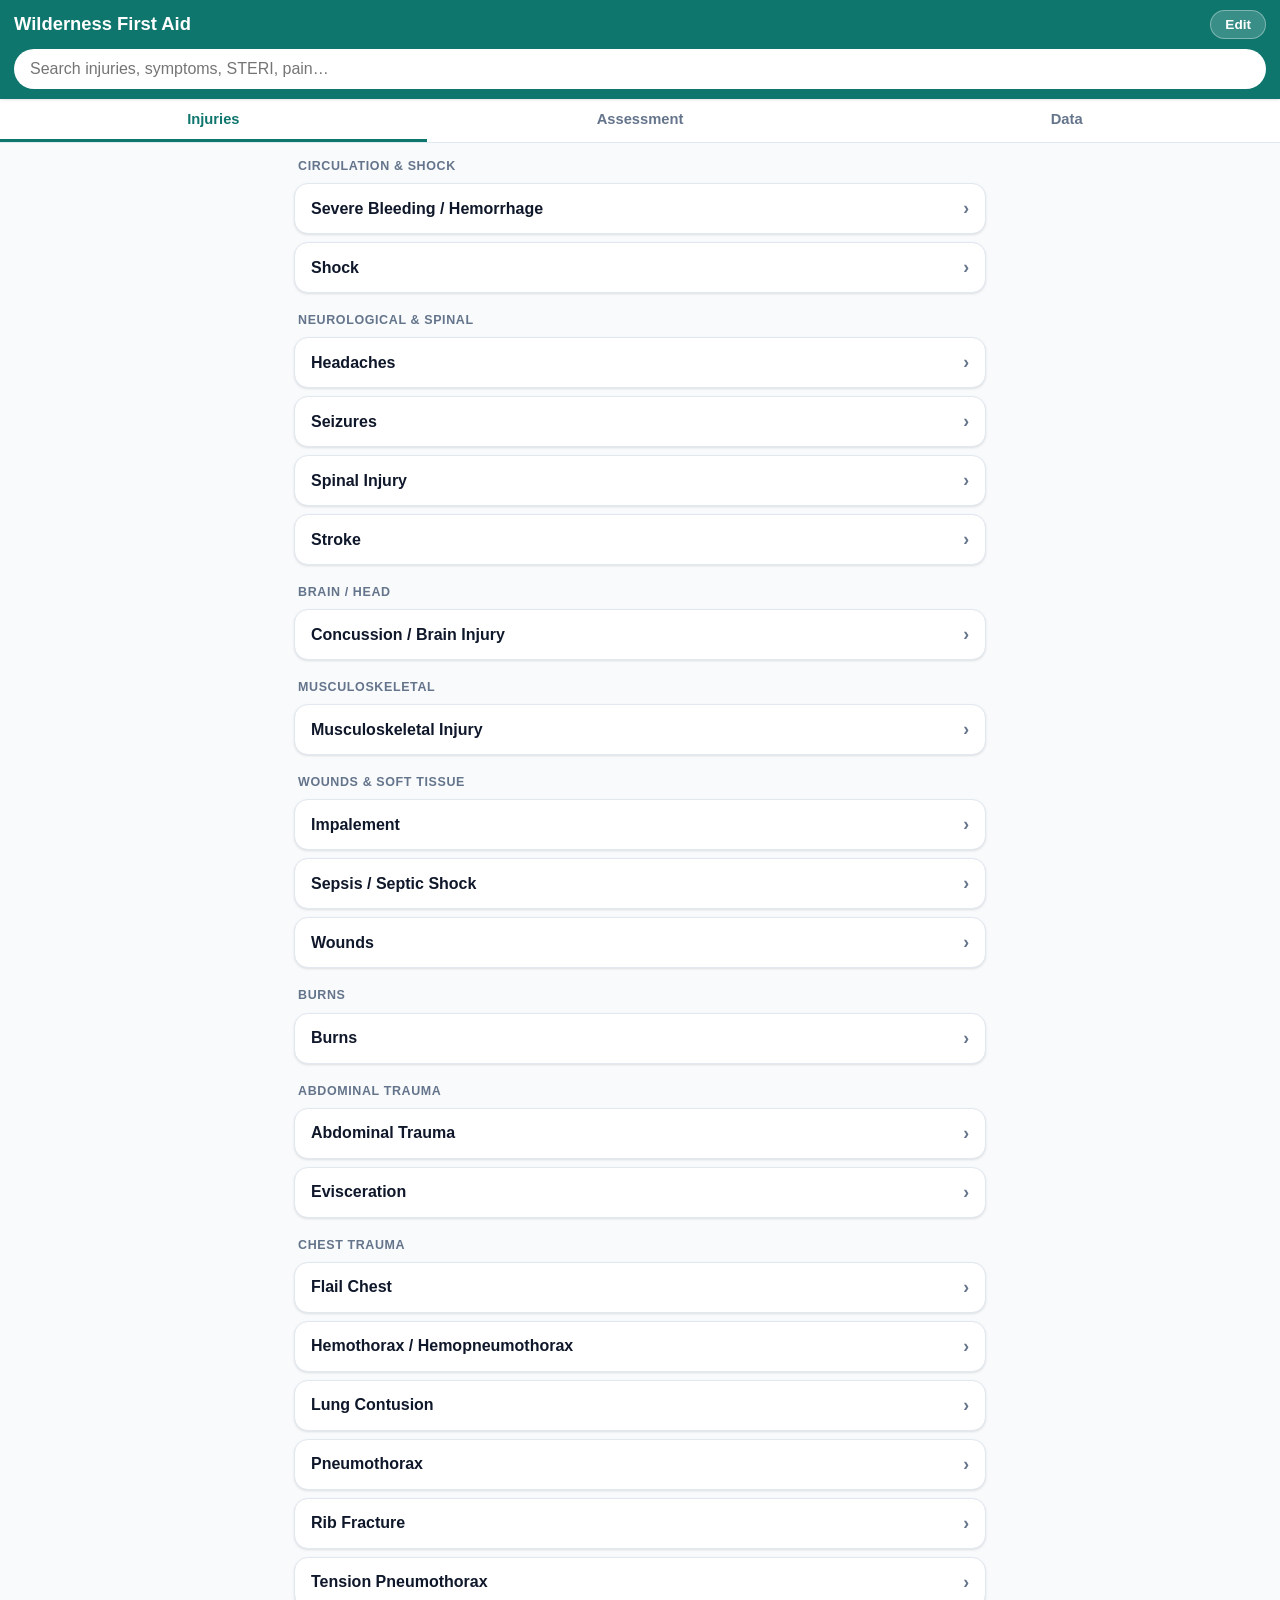
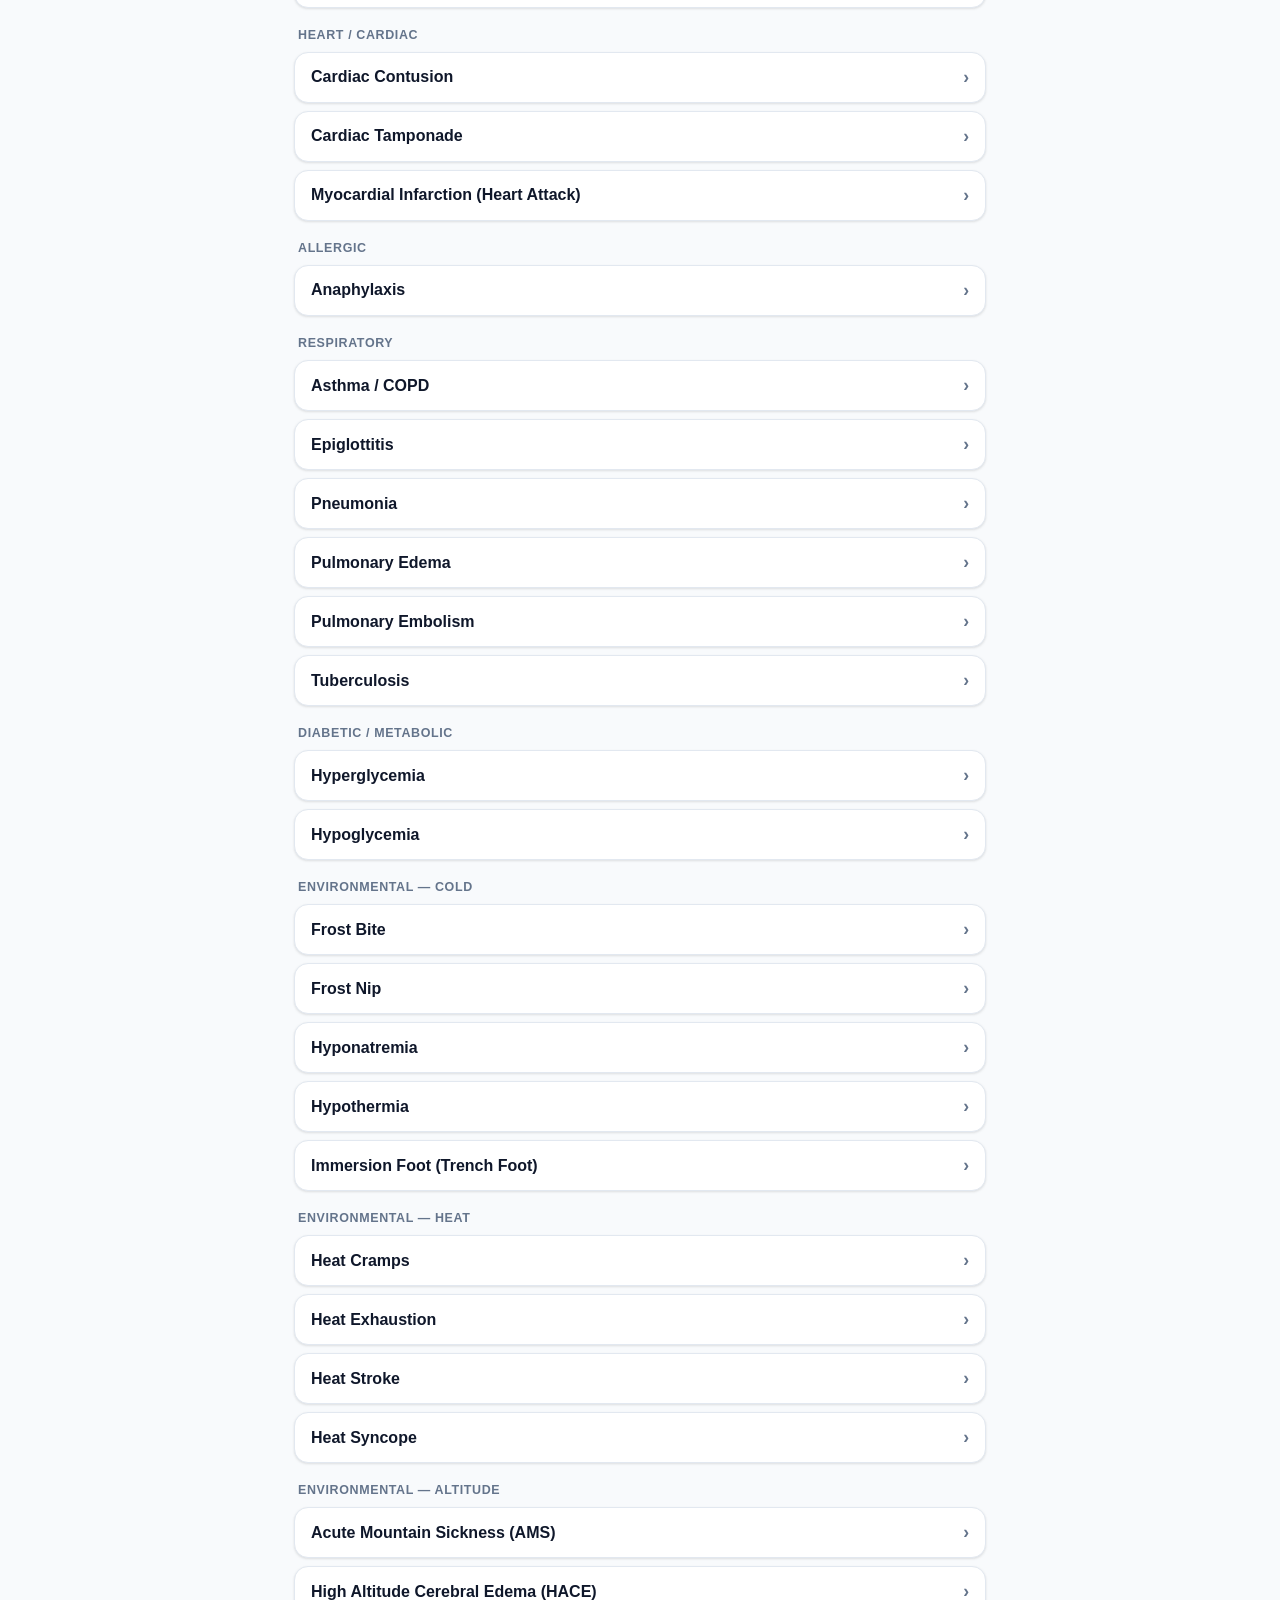
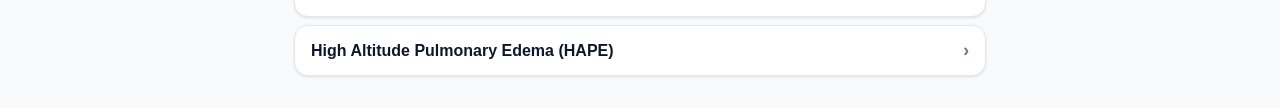
==== app/index.html @ 9946e084 "Wilderness First Aid offline app + transcribed course notes" ====
<!DOCTYPE html>
<html lang="en">
<head>
  <meta charset="UTF-8" />
  <meta name="viewport" content="width=device-width, initial-scale=1.0, viewport-fit=cover" />
  <meta name="theme-color" content="#0f766e" />
  <meta name="apple-mobile-web-app-capable" content="yes" />
  <meta name="apple-mobile-web-app-status-bar-style" content="black-translucent" />
  <meta name="apple-mobile-web-app-title" content="WFA" />
  <title>Wilderness First Aid</title>
  <link rel="manifest" href="manifest.webmanifest" />
  <link rel="icon" href="icons/icon.svg" type="image/svg+xml" />
  <link rel="apple-touch-icon" href="icons/apple-touch-icon.png" />
  <link rel="stylesheet" href="styles.css" />
</head>
<body>
  <header class="app-header">
    <div class="header-row">
      <h1 id="app-title">Wilderness First Aid</h1>
      <button id="edit-toggle" class="icon-btn" title="Edit mode" aria-pressed="false">Edit</button>
    </div>
    <div class="search-wrap">
      <input id="search-input" type="search" inputmode="search" placeholder="Search injuries, symptoms, STERI, pain…" autocomplete="off" />
      <button id="search-clear" class="clear-btn" aria-label="Clear search" hidden>&times;</button>
    </div>
  </header>

  <nav class="tabs" role="tablist">
    <button class="tab active" data-tab="injuries" role="tab">Injuries</button>
    <button class="tab" data-tab="assessment" role="tab">Assessment</button>
    <button class="tab" data-tab="data" role="tab">Data</button>
  </nav>

  <main id="view" class="view"></main>

  <div id="toast" class="toast" hidden></div>

  <script src="data.js"></script>
  <script src="app.js"></script>
</body>
</html>
---- app/styles.css ----
:root {
  --teal: #0f766e;
  --teal-dark: #115e59;
  --teal-light: #ccfbf1;
  --bg: #f8fafc;
  --card: #ffffff;
  --text: #0f172a;
  --muted: #64748b;
  --border: #e2e8f0;
  --danger: #b91c1c;
  --danger-bg: #fef2f2;
  --warn: #b45309;
  --shadow: 0 1px 3px rgba(0, 0, 0, 0.08), 0 1px 2px rgba(0, 0, 0, 0.04);
  --radius: 14px;
}

* { box-sizing: border-box; -webkit-tap-highlight-color: transparent; }

html, body {
  margin: 0;
  padding: 0;
  background: var(--bg);
  color: var(--text);
  font-family: -apple-system, BlinkMacSystemFont, "Segoe UI", Roboto, Helvetica, Arial, sans-serif;
  font-size: 16px;
  line-height: 1.45;
}

body {
  padding-bottom: env(safe-area-inset-bottom);
}

/* Header */
.app-header {
  position: sticky;
  top: 0;
  z-index: 20;
  background: var(--teal);
  color: #fff;
  padding: calc(env(safe-area-inset-top) + 10px) 14px 10px;
  box-shadow: var(--shadow);
}
.header-row {
  display: flex;
  align-items: center;
  justify-content: space-between;
  gap: 10px;
}
.app-header h1 {
  font-size: 1.15rem;
  margin: 0 0 8px;
  font-weight: 700;
}
.header-row h1 { margin-bottom: 0; }
.icon-btn {
  background: rgba(255, 255, 255, 0.18);
  color: #fff;
  border: 1px solid rgba(255, 255, 255, 0.35);
  border-radius: 999px;
  padding: 6px 14px;
  font-size: 0.85rem;
  font-weight: 600;
  cursor: pointer;
}
.icon-btn[aria-pressed="true"] {
  background: #fff;
  color: var(--teal-dark);
}

.search-wrap {
  position: relative;
  margin-top: 10px;
}
#search-input {
  width: 100%;
  border: none;
  border-radius: 999px;
  padding: 11px 40px 11px 16px;
  font-size: 1rem;
  background: #fff;
  color: var(--text);
}
#search-input:focus { outline: 2px solid var(--teal-light); }
.clear-btn {
  position: absolute;
  right: 6px;
  top: 50%;
  transform: translateY(-50%);
  border: none;
  background: #e2e8f0;
  color: #475569;
  width: 26px;
  height: 26px;
  border-radius: 50%;
  font-size: 1.1rem;
  line-height: 1;
  cursor: pointer;
}

/* Tabs */
.tabs {
  position: sticky;
  top: 0;
  display: flex;
  background: var(--card);
  border-bottom: 1px solid var(--border);
  z-index: 10;
}
.tab {
  flex: 1;
  border: none;
  background: none;
  padding: 12px 8px;
  font-size: 0.92rem;
  font-weight: 600;
  color: var(--muted);
  cursor: pointer;
  border-bottom: 3px solid transparent;
}
.tab.active {
  color: var(--teal);
  border-bottom-color: var(--teal);
}

/* View */
.view {
  padding: 14px;
  max-width: 720px;
  margin: 0 auto;
}

/* Category groups & list */
.category-group { margin-bottom: 18px; }
.category-title {
  font-size: 0.78rem;
  text-transform: uppercase;
  letter-spacing: 0.05em;
  color: var(--muted);
  font-weight: 700;
  margin: 0 4px 8px;
}
.list { display: flex; flex-direction: column; gap: 8px; }

.card {
  background: var(--card);
  border: 1px solid var(--border);
  border-radius: var(--radius);
  box-shadow: var(--shadow);
  overflow: hidden;
}
.row-btn {
  width: 100%;
  text-align: left;
  background: none;
  border: none;
  padding: 14px 16px;
  font-size: 1rem;
  font-weight: 600;
  color: var(--text);
  cursor: pointer;
  display: flex;
  justify-content: space-between;
  align-items: center;
  gap: 10px;
}
.row-btn .chev { color: var(--muted); font-size: 1.1rem; flex: none; }
.row-sub { color: var(--muted); font-weight: 400; font-size: 0.82rem; }

/* Detail */
.detail-back {
  display: inline-flex;
  align-items: center;
  gap: 6px;
  background: none;
  border: none;
  color: var(--teal);
  font-size: 0.95rem;
  font-weight: 600;
  padding: 4px 0 12px;
  cursor: pointer;
}
.detail-title {
  font-size: 1.4rem;
  margin: 0 0 4px;
  font-weight: 700;
}
.badge {
  display: inline-block;
  background: var(--teal-light);
  color: var(--teal-dark);
  border-radius: 999px;
  padding: 3px 12px;
  font-size: 0.78rem;
  font-weight: 600;
  margin-bottom: 14px;
}

.section {
  background: var(--card);
  border: 1px solid var(--border);
  border-radius: var(--radius);
  box-shadow: var(--shadow);
  margin-bottom: 14px;
  overflow: hidden;
}
.section-head {
  padding: 12px 16px;
  font-size: 0.82rem;
  text-transform: uppercase;
  letter-spacing: 0.04em;
  font-weight: 700;
  color: #fff;
}
.section-head.signs { background: #0369a1; }
.section-head.management { background: var(--teal); }
.section-head.notes { background: #7c3aed; }
.section-head.generic { background: #475569; }
.section ul { margin: 0; padding: 10px 16px 14px 32px; }
.section li { margin: 0 0 8px; }
.section li:last-child { margin-bottom: 0; }
.section p { margin: 0; padding: 12px 16px; }

/* Highlight */
mark {
  background: #fde68a;
  color: inherit;
  border-radius: 3px;
  padding: 0 2px;
}

/* Empty state */
.empty {
  text-align: center;
  color: var(--muted);
  padding: 40px 20px;
}

/* Search results */
.result-section-label {
  font-size: 0.78rem;
  text-transform: uppercase;
  letter-spacing: 0.05em;
  color: var(--muted);
  font-weight: 700;
  margin: 18px 4px 8px;
}
.result-section-label:first-child { margin-top: 4px; }
.match-context {
  color: var(--muted);
  font-weight: 400;
  font-size: 0.8rem;
  margin-top: 3px;
}

/* Editing */
.edit-field { margin-bottom: 14px; }
.edit-field label {
  display: block;
  font-size: 0.8rem;
  font-weight: 700;
  color: var(--muted);
  text-transform: uppercase;
  letter-spacing: 0.04em;
  margin-bottom: 6px;
}
.edit-field input,
.edit-field textarea,
.edit-field select {
  width: 100%;
  border: 1px solid var(--border);
  border-radius: 10px;
  padding: 10px 12px;
  font-size: 1rem;
  font-family: inherit;
  background: #fff;
  color: var(--text);
}
.edit-field textarea { min-height: 120px; resize: vertical; line-height: 1.5; }
.hint { font-size: 0.78rem; color: var(--muted); margin-top: 4px; }

.btn {
  display: inline-block;
  border: none;
  border-radius: 10px;
  padding: 11px 18px;
  font-size: 0.95rem;
  font-weight: 600;
  cursor: pointer;
}
.btn-primary { background: var(--teal); color: #fff; }
.btn-secondary { background: #e2e8f0; color: var(--text); }
.btn-danger { background: var(--danger-bg); color: var(--danger); border: 1px solid #fecaca; }
.btn-row { display: flex; flex-wrap: wrap; gap: 10px; margin-top: 8px; }

.edit-banner {
  background: #fffbeb;
  border: 1px solid #fde68a;
  color: var(--warn);
  border-radius: 10px;
  padding: 8px 12px;
  font-size: 0.85rem;
  margin-bottom: 14px;
}

.data-block { margin-bottom: 22px; }
.data-block h2 { font-size: 1.05rem; margin: 0 0 6px; }
.data-block p { color: var(--muted); font-size: 0.9rem; margin: 0 0 10px; }

/* Toast */
.toast {
  position: fixed;
  left: 50%;
  bottom: calc(20px + env(safe-area-inset-bottom));
  transform: translateX(-50%);
  background: #0f172a;
  color: #fff;
  padding: 10px 18px;
  border-radius: 999px;
  font-size: 0.9rem;
  z-index: 50;
  box-shadow: var(--shadow);
  max-width: 90%;
  text-align: center;
}

.add-fab {
  display: block;
  width: 100%;
  margin-top: 6px;
}
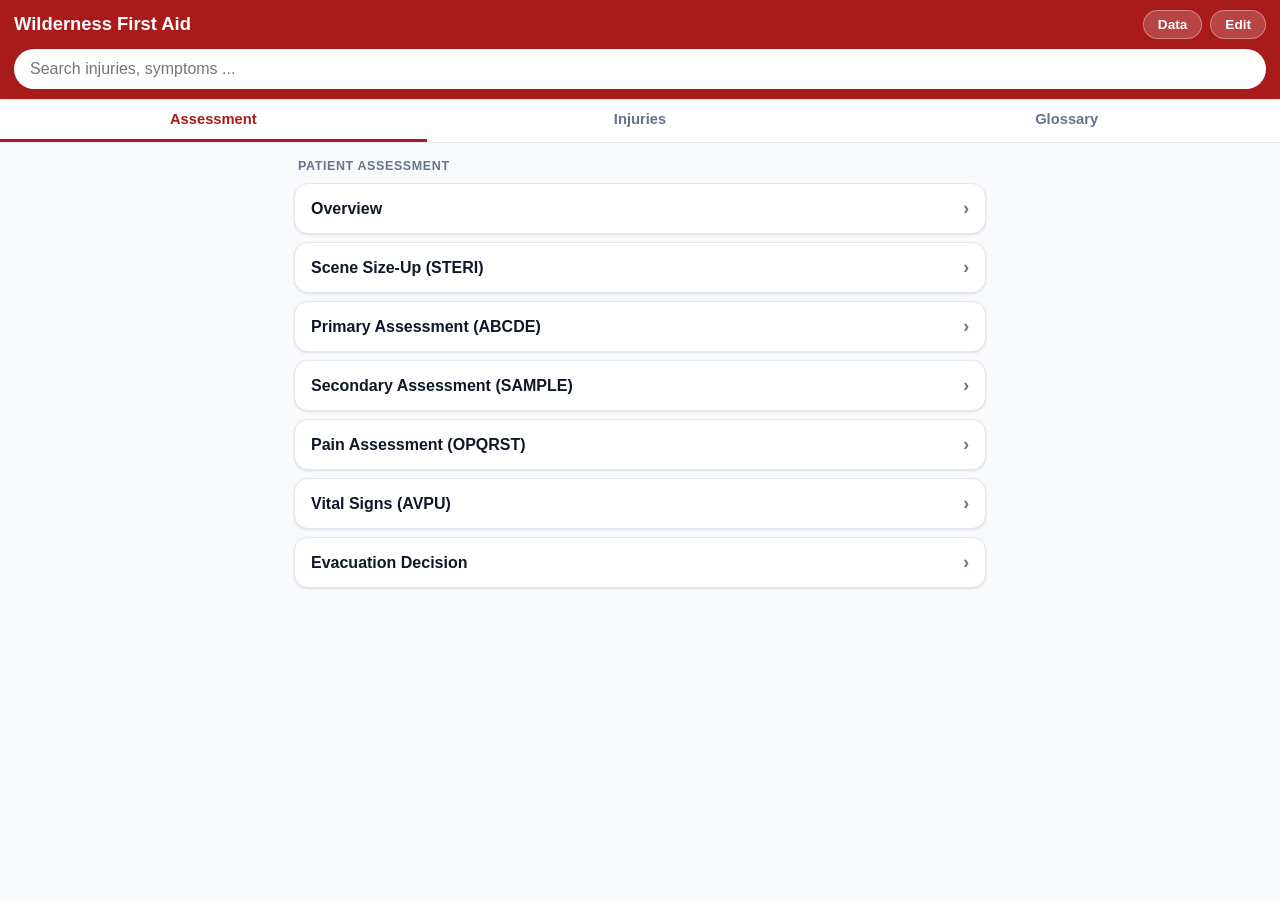
==== commit 27262196: "Add assessment pyramid, Glossary tab, red theme, bear icon & edit-mode banner - Assessment: add pyra" ====
--- a/app/index.html
+++ b/app/index.html
@@ -1,35 +1,46 @@
 <!DOCTYPE html>
 <html lang="en">
+
 <head>
   <meta charset="UTF-8" />
   <meta name="viewport" content="width=device-width, initial-scale=1.0, viewport-fit=cover" />
-  <meta name="theme-color" content="#0f766e" />
+  <meta name="theme-color" content="#a91b1b" />
   <meta name="apple-mobile-web-app-capable" content="yes" />
   <meta name="apple-mobile-web-app-status-bar-style" content="black-translucent" />
   <meta name="apple-mobile-web-app-title" content="WFA" />
   <title>Wilderness First Aid</title>
   <link rel="manifest" href="manifest.webmanifest" />
-  <link rel="icon" href="icons/icon.svg" type="image/svg+xml" />
+  <link rel="icon" href="icons/icon-192.png" type="image/png" />
   <link rel="apple-touch-icon" href="icons/apple-touch-icon.png" />
   <link rel="stylesheet" href="styles.css" />
 </head>
+
 <body>
   <header class="app-header">
     <div class="header-row">
       <h1 id="app-title">Wilderness First Aid</h1>
-      <button id="edit-toggle" class="icon-btn" title="Edit mode" aria-pressed="false">Edit</button>
+      <div class="header-actions">
+        <button id="data-toggle" class="icon-btn" title="Data & backup" aria-label="Data & backup">Data</button>
+        <button id="edit-toggle" class="icon-btn" title="Edit mode" aria-pressed="false">Edit</button>
+      </div>
     </div>
     <div class="search-wrap">
-      <input id="search-input" type="search" inputmode="search" placeholder="Search injuries, symptoms, STERI, pain…" autocomplete="off" />
+      <input id="search-input" type="search" inputmode="search" placeholder="Search injuries, symptoms ..."
+        autocomplete="off" />
       <button id="search-clear" class="clear-btn" aria-label="Clear search" hidden>&times;</button>
     </div>
   </header>
 
   <nav class="tabs" role="tablist">
-    <button class="tab active" data-tab="injuries" role="tab">Injuries</button>
-    <button class="tab" data-tab="assessment" role="tab">Assessment</button>
-    <button class="tab" data-tab="data" role="tab">Data</button>
+    <button class="tab active" data-tab="assessment" role="tab">Assessment</button>
+    <button class="tab" data-tab="injuries" role="tab">Injuries</button>
+    <button class="tab" data-tab="concepts" role="tab">Glossary</button>
   </nav>
+
+  <div id="edit-mode-bar" class="edit-mode-bar" hidden>
+    <span class="edit-mode-label">✎ Edit mode — tap an item to edit</span>
+    <button id="edit-done" class="edit-bar-btn">Done</button>
+  </div>
 
   <main id="view" class="view"></main>
 
@@ -38,4 +49,5 @@
   <script src="data.js"></script>
   <script src="app.js"></script>
 </body>
-</html>
+
+</html>
--- a/app/styles.css
+++ b/app/styles.css
@@ -1,7 +1,7 @@
 :root {
-  --teal: #0f766e;
-  --teal-dark: #115e59;
-  --teal-light: #ccfbf1;
+  --teal: #a91b1b;
+  --teal-dark: #7f1d1d;
+  --teal-light: #fee2e2;
   --bg: #f8fafc;
   --card: #ffffff;
   --text: #0f172a;
@@ -14,9 +14,13 @@
   --radius: 14px;
 }
 
-* { box-sizing: border-box; -webkit-tap-highlight-color: transparent; }
-
-html, body {
+* {
+  box-sizing: border-box;
+  -webkit-tap-highlight-color: transparent;
+}
+
+html,
+body {
   margin: 0;
   padding: 0;
   background: var(--bg);
@@ -40,18 +44,30 @@
   padding: calc(env(safe-area-inset-top) + 10px) 14px 10px;
   box-shadow: var(--shadow);
 }
+
 .header-row {
   display: flex;
   align-items: center;
   justify-content: space-between;
   gap: 10px;
 }
+
+.header-actions {
+  display: flex;
+  align-items: center;
+  gap: 8px;
+}
+
 .app-header h1 {
   font-size: 1.15rem;
   margin: 0 0 8px;
   font-weight: 700;
 }
-.header-row h1 { margin-bottom: 0; }
+
+.header-row h1 {
+  margin-bottom: 0;
+}
+
 .icon-btn {
   background: rgba(255, 255, 255, 0.18);
   color: #fff;
@@ -62,6 +78,7 @@
   font-weight: 600;
   cursor: pointer;
 }
+
 .icon-btn[aria-pressed="true"] {
   background: #fff;
   color: var(--teal-dark);
@@ -71,6 +88,7 @@
   position: relative;
   margin-top: 10px;
 }
+
 #search-input {
   width: 100%;
   border: none;
@@ -80,7 +98,11 @@
   background: #fff;
   color: var(--text);
 }
-#search-input:focus { outline: 2px solid var(--teal-light); }
+
+#search-input:focus {
+  outline: 2px solid var(--teal-light);
+}
+
 .clear-btn {
   position: absolute;
   right: 6px;
@@ -106,6 +128,7 @@
   border-bottom: 1px solid var(--border);
   z-index: 10;
 }
+
 .tab {
   flex: 1;
   border: none;
@@ -117,6 +140,7 @@
   cursor: pointer;
   border-bottom: 3px solid transparent;
 }
+
 .tab.active {
   color: var(--teal);
   border-bottom-color: var(--teal);
@@ -130,7 +154,10 @@
 }
 
 /* Category groups & list */
-.category-group { margin-bottom: 18px; }
+.category-group {
+  margin-bottom: 18px;
+}
+
 .category-title {
   font-size: 0.78rem;
   text-transform: uppercase;
@@ -139,7 +166,12 @@
   font-weight: 700;
   margin: 0 4px 8px;
 }
-.list { display: flex; flex-direction: column; gap: 8px; }
+
+.list {
+  display: flex;
+  flex-direction: column;
+  gap: 8px;
+}
 
 .card {
   background: var(--card);
@@ -148,6 +180,7 @@
   box-shadow: var(--shadow);
   overflow: hidden;
 }
+
 .row-btn {
   width: 100%;
   text-align: left;
@@ -163,27 +196,47 @@
   align-items: center;
   gap: 10px;
 }
-.row-btn .chev { color: var(--muted); font-size: 1.1rem; flex: none; }
-.row-sub { color: var(--muted); font-weight: 400; font-size: 0.82rem; }
+
+.row-btn .chev {
+  color: var(--muted);
+  font-size: 1.1rem;
+  flex: none;
+}
+
+.row-sub {
+  color: var(--muted);
+  font-weight: 400;
+  font-size: 0.82rem;
+}
 
 /* Detail */
 .detail-back {
   display: inline-flex;
   align-items: center;
-  gap: 6px;
-  background: none;
-  border: none;
-  color: var(--teal);
-  font-size: 0.95rem;
-  font-weight: 600;
-  padding: 4px 0 12px;
-  cursor: pointer;
-}
+  gap: 8px;
+  background: var(--teal-light);
+  border: 1px solid var(--teal);
+  color: var(--teal-dark);
+  font-size: 1.05rem;
+  font-weight: 700;
+  padding: 10px 18px;
+  margin-bottom: 14px;
+  min-height: 44px;
+  border-radius: 999px;
+  cursor: pointer;
+}
+
+.detail-back:active {
+  background: var(--teal);
+  color: #fff;
+}
+
 .detail-title {
   font-size: 1.4rem;
   margin: 0 0 4px;
   font-weight: 700;
 }
+
 .badge {
   display: inline-block;
   background: var(--teal-light);
@@ -203,6 +256,7 @@
   margin-bottom: 14px;
   overflow: hidden;
 }
+
 .section-head {
   padding: 12px 16px;
   font-size: 0.82rem;
@@ -211,14 +265,53 @@
   font-weight: 700;
   color: #fff;
 }
-.section-head.signs { background: #0369a1; }
-.section-head.management { background: var(--teal); }
-.section-head.notes { background: #7c3aed; }
-.section-head.generic { background: #475569; }
-.section ul { margin: 0; padding: 10px 16px 14px 32px; }
-.section li { margin: 0 0 8px; }
-.section li:last-child { margin-bottom: 0; }
-.section p { margin: 0; padding: 12px 16px; }
+
+.section-head.signs {
+  background: #0369a1;
+}
+
+.section-head.management {
+  background: var(--teal);
+}
+
+.section-head.notes {
+  background: #7c3aed;
+}
+
+.section-head.generic {
+  background: #475569;
+}
+
+.section ul {
+  margin: 0;
+  padding: 10px 16px 14px 32px;
+}
+
+.section li {
+  margin: 0 0 8px;
+}
+
+.section li:last-child {
+  margin-bottom: 0;
+}
+
+.section p {
+  margin: 0;
+  padding: 12px 16px;
+}
+
+/* Diagrams (e.g. patient-assessment pyramid) */
+.diagram {
+  padding: 16px 12px 6px;
+  text-align: center;
+  border-bottom: 1px solid var(--border);
+}
+
+.diagram svg {
+  width: 100%;
+  max-width: 440px;
+  height: auto;
+}
 
 /* Highlight */
 mark {
@@ -244,7 +337,11 @@
   font-weight: 700;
   margin: 18px 4px 8px;
 }
-.result-section-label:first-child { margin-top: 4px; }
+
+.result-section-label:first-child {
+  margin-top: 4px;
+}
+
 .match-context {
   color: var(--muted);
   font-weight: 400;
@@ -253,7 +350,10 @@
 }
 
 /* Editing */
-.edit-field { margin-bottom: 14px; }
+.edit-field {
+  margin-bottom: 14px;
+}
+
 .edit-field label {
   display: block;
   font-size: 0.8rem;
@@ -263,6 +363,7 @@
   letter-spacing: 0.04em;
   margin-bottom: 6px;
 }
+
 .edit-field input,
 .edit-field textarea,
 .edit-field select {
@@ -275,8 +376,18 @@
   background: #fff;
   color: var(--text);
 }
-.edit-field textarea { min-height: 120px; resize: vertical; line-height: 1.5; }
-.hint { font-size: 0.78rem; color: var(--muted); margin-top: 4px; }
+
+.edit-field textarea {
+  min-height: 120px;
+  resize: vertical;
+  line-height: 1.5;
+}
+
+.hint {
+  font-size: 0.78rem;
+  color: var(--muted);
+  margin-top: 4px;
+}
 
 .btn {
   display: inline-block;
@@ -287,10 +398,29 @@
   font-weight: 600;
   cursor: pointer;
 }
-.btn-primary { background: var(--teal); color: #fff; }
-.btn-secondary { background: #e2e8f0; color: var(--text); }
-.btn-danger { background: var(--danger-bg); color: var(--danger); border: 1px solid #fecaca; }
-.btn-row { display: flex; flex-wrap: wrap; gap: 10px; margin-top: 8px; }
+
+.btn-primary {
+  background: var(--teal);
+  color: #fff;
+}
+
+.btn-secondary {
+  background: #e2e8f0;
+  color: var(--text);
+}
+
+.btn-danger {
+  background: var(--danger-bg);
+  color: var(--danger);
+  border: 1px solid #fecaca;
+}
+
+.btn-row {
+  display: flex;
+  flex-wrap: wrap;
+  gap: 10px;
+  margin-top: 8px;
+}
 
 .edit-banner {
   background: #fffbeb;
@@ -302,9 +432,55 @@
   margin-bottom: 14px;
 }
 
-.data-block { margin-bottom: 22px; }
-.data-block h2 { font-size: 1.05rem; margin: 0 0 6px; }
-.data-block p { color: var(--muted); font-size: 0.9rem; margin: 0 0 10px; }
+.edit-mode-bar {
+  position: sticky;
+  top: 0;
+  z-index: 8;
+  display: flex;
+  align-items: center;
+  justify-content: space-between;
+  gap: 10px;
+  background: #b45309;
+  color: #fff;
+  padding: 9px 14px;
+  font-size: 0.9rem;
+  font-weight: 700;
+  box-shadow: var(--shadow);
+}
+.edit-mode-bar[hidden] { display: none; }
+.edit-mode-label {
+  display: inline-flex;
+  align-items: center;
+  gap: 6px;
+}
+.edit-bar-btn {
+  flex: none;
+  background: #fff;
+  color: #b45309;
+  border: none;
+  border-radius: 999px;
+  padding: 7px 18px;
+  font-size: 0.85rem;
+  font-weight: 700;
+  min-height: 36px;
+  cursor: pointer;
+}
+.edit-bar-btn:active { background: #fde68a; }
+
+.data-block {
+  margin-bottom: 22px;
+}
+
+.data-block h2 {
+  font-size: 1.05rem;
+  margin: 0 0 6px;
+}
+
+.data-block p {
+  color: var(--muted);
+  font-size: 0.9rem;
+  margin: 0 0 10px;
+}
 
 /* Toast */
 .toast {
@@ -327,4 +503,4 @@
   display: block;
   width: 100%;
   margin-top: 6px;
-}
+}
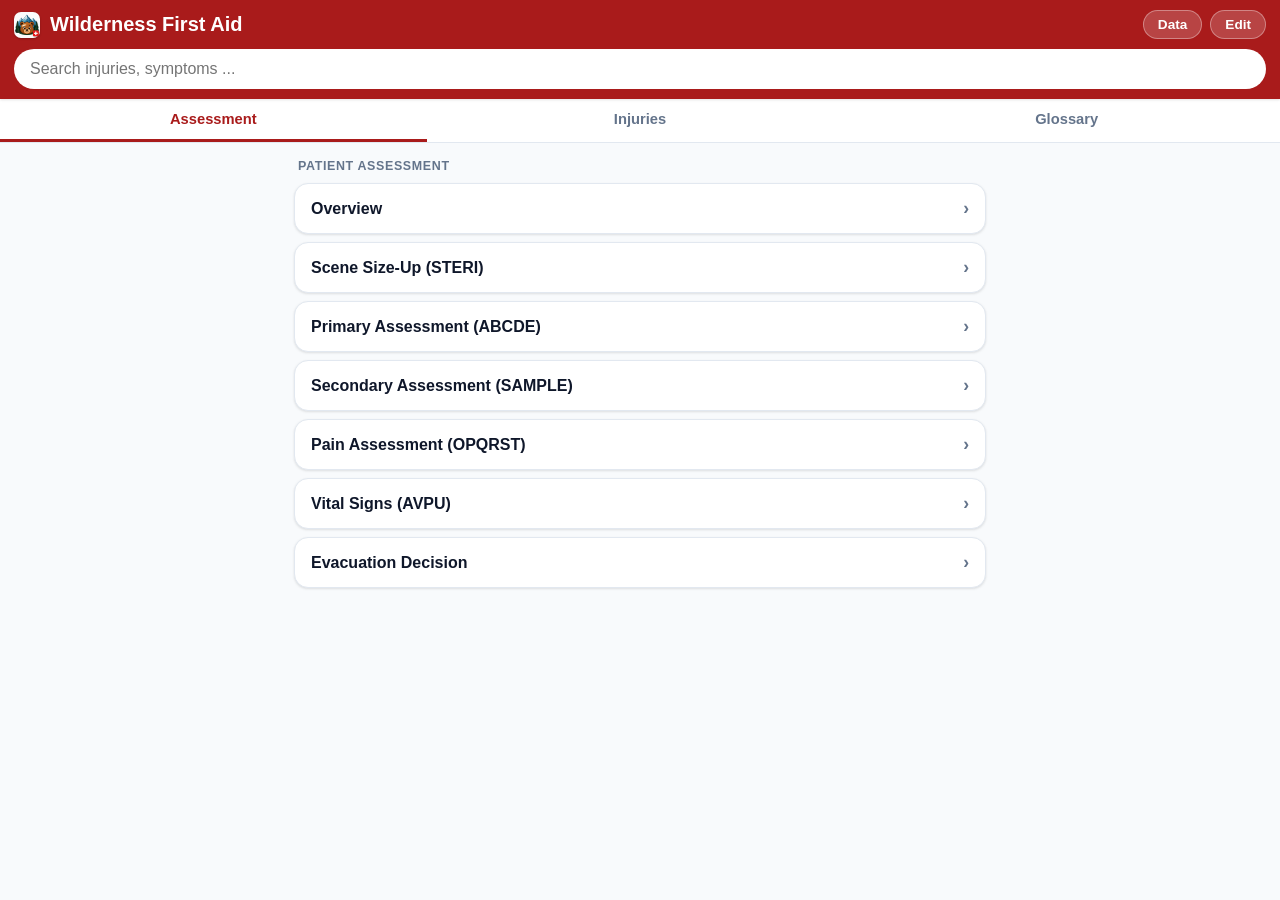
==== commit 92fbe1d1: "Add landing page & install guide, root-scoped PWA, injuries A-Z toggle, sorting & hyphen dashes - La" ====
--- a/app/index.html
+++ b/app/index.html
@@ -9,7 +9,7 @@
   <meta name="apple-mobile-web-app-status-bar-style" content="black-translucent" />
   <meta name="apple-mobile-web-app-title" content="WFA" />
   <title>Wilderness First Aid</title>
-  <link rel="manifest" href="manifest.webmanifest" />
+  <link rel="manifest" href="../manifest.webmanifest" />
   <link rel="icon" href="icons/icon-192.png" type="image/png" />
   <link rel="apple-touch-icon" href="icons/apple-touch-icon.png" />
   <link rel="stylesheet" href="styles.css" />
@@ -18,7 +18,10 @@
 <body>
   <header class="app-header">
     <div class="header-row">
-      <h1 id="app-title">Wilderness First Aid</h1>
+      <a class="brand" href="../index.html" title="About this app">
+        <img class="brand-icon" src="icons/icon-192.png" alt="" />
+        <h1 id="app-title">Wilderness First Aid</h1>
+      </a>
       <div class="header-actions">
         <button id="data-toggle" class="icon-btn" title="Data & backup" aria-label="Data & backup">Data</button>
         <button id="edit-toggle" class="icon-btn" title="Edit mode" aria-pressed="false">Edit</button>
@@ -38,7 +41,10 @@
   </nav>
 
   <div id="edit-mode-bar" class="edit-mode-bar" hidden>
-    <span class="edit-mode-label">✎ Edit mode — tap an item to edit</span>
+    <span class="edit-mode-label">
+      <span class="edit-mode-title">✎ Edit mode - tap an item to edit</span>
+      <span class="edit-mode-sub">Saved on this device only - cleared if you clear your browser data</span>
+    </span>
     <button id="edit-done" class="edit-bar-btn">Done</button>
   </div>
 
--- a/app/styles.css
+++ b/app/styles.css
@@ -52,6 +52,23 @@
   gap: 10px;
 }
 
+.brand {
+  display: flex;
+  align-items: center;
+  gap: 10px;
+  min-width: 0;
+  text-decoration: none;
+  color: inherit;
+}
+
+.brand-icon {
+  width: 26px;
+  height: 26px;
+  border-radius: 7px;
+  flex: none;
+  box-shadow: 0 1px 2px rgba(0, 0, 0, 0.25);
+}
+
 .header-actions {
   display: flex;
   align-items: center;
@@ -59,7 +76,7 @@
 }
 
 .app-header h1 {
-  font-size: 1.15rem;
+  font-size: 1.25rem;
   margin: 0 0 8px;
   font-weight: 700;
 }
@@ -207,6 +224,36 @@
   color: var(--muted);
   font-weight: 400;
   font-size: 0.82rem;
+}
+
+.row-stack {
+  display: flex;
+  flex-direction: column;
+  min-width: 0;
+}
+
+/* Segmented toggle (e.g. injuries: By category / A-Z) */
+.seg {
+  display: inline-flex;
+  background: #eef2f6;
+  border: 1px solid var(--border);
+  border-radius: 999px;
+  padding: 3px;
+  margin: 0 0 14px;
+}
+.seg button {
+  border: none;
+  background: none;
+  padding: 6px 16px;
+  font-size: 0.85rem;
+  font-weight: 700;
+  color: var(--muted);
+  border-radius: 999px;
+  cursor: pointer;
+}
+.seg button.active {
+  background: var(--teal);
+  color: #fff;
 }
 
 /* Detail */
@@ -447,12 +494,24 @@
   font-weight: 700;
   box-shadow: var(--shadow);
 }
-.edit-mode-bar[hidden] { display: none; }
+
+.edit-mode-bar[hidden] {
+  display: none;
+}
+
 .edit-mode-label {
-  display: inline-flex;
-  align-items: center;
-  gap: 6px;
-}
+  display: flex;
+  flex-direction: column;
+  gap: 2px;
+  min-width: 0;
+}
+
+.edit-mode-sub {
+  font-weight: 500;
+  font-size: 0.76rem;
+  opacity: 0.92;
+}
+
 .edit-bar-btn {
   flex: none;
   background: #fff;
@@ -465,7 +524,10 @@
   min-height: 36px;
   cursor: pointer;
 }
-.edit-bar-btn:active { background: #fde68a; }
+
+.edit-bar-btn:active {
+  background: #fde68a;
+}
 
 .data-block {
   margin-bottom: 22px;
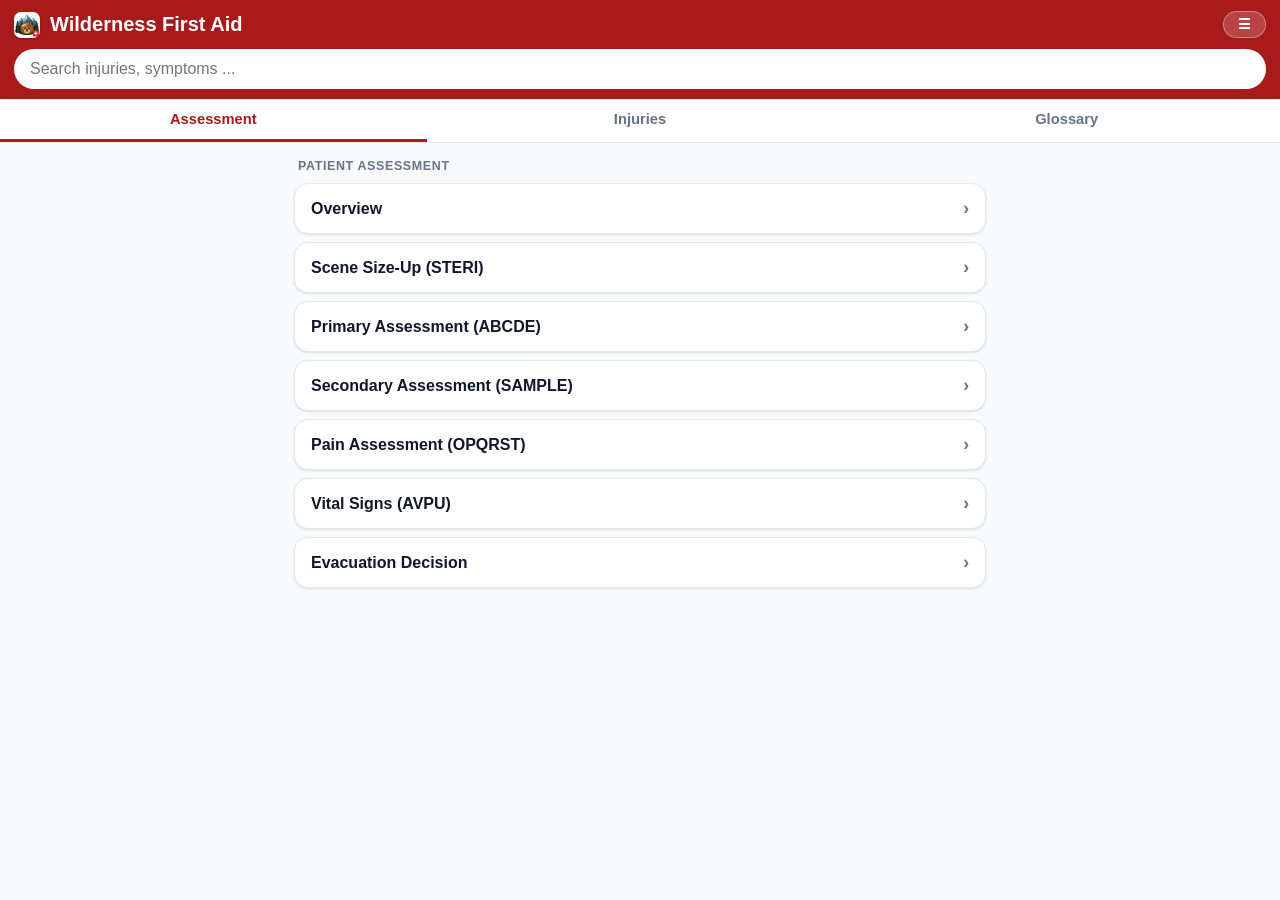
==== commit 5a9521a7: "Add header burger menu and fix install page Back navigation - Move Data & Edit into a burger (hambur" ====
--- a/app/index.html
+++ b/app/index.html
@@ -23,8 +23,14 @@
         <h1 id="app-title">Wilderness First Aid</h1>
       </a>
       <div class="header-actions">
-        <button id="data-toggle" class="icon-btn" title="Data & backup" aria-label="Data & backup">Data</button>
-        <button id="edit-toggle" class="icon-btn" title="Edit mode" aria-pressed="false">Edit</button>
+        <button id="menu-toggle" class="icon-btn menu-btn" aria-haspopup="true" aria-expanded="false" aria-label="Menu"
+          title="Menu">☰</button>
+        <div id="menu" class="menu" role="menu" hidden>
+          <a class="menu-item" role="menuitem" href="../index.html">About / Home</a>
+          <button id="edit-toggle" class="menu-item" role="menuitem" aria-pressed="false">Edit content</button>
+          <a class="menu-item" role="menuitem" href="../install.html">Install &amp; use offline</a>
+          <button id="data-toggle" class="menu-item" role="menuitem">Data &amp; backup</button>
+        </div>
       </div>
     </div>
     <div class="search-wrap">
--- a/app/styles.css
+++ b/app/styles.css
@@ -73,6 +73,52 @@
   display: flex;
   align-items: center;
   gap: 8px;
+  position: relative;
+}
+
+.menu-btn {
+  font-size: 1.15rem;
+  line-height: 1;
+  padding: 6px 12px;
+}
+
+.menu {
+  position: absolute;
+  top: calc(100% + 8px);
+  right: 0;
+  min-width: 200px;
+  background: #fff;
+  border: 1px solid var(--border);
+  border-radius: 12px;
+  box-shadow: 0 10px 28px rgba(0, 0, 0, 0.18);
+  padding: 6px;
+  z-index: 30;
+  display: flex;
+  flex-direction: column;
+}
+
+.menu[hidden] {
+  display: none;
+}
+
+.menu-item {
+  display: block;
+  width: 100%;
+  text-align: left;
+  background: none;
+  border: none;
+  padding: 11px 12px;
+  font-size: 0.95rem;
+  font-weight: 600;
+  color: var(--text);
+  border-radius: 8px;
+  cursor: pointer;
+  text-decoration: none;
+}
+
+.menu-item:hover,
+.menu-item:active {
+  background: #f1f5f9;
 }
 
 .app-header h1 {
@@ -241,6 +287,7 @@
   padding: 3px;
   margin: 0 0 14px;
 }
+
 .seg button {
   border: none;
   background: none;
@@ -251,6 +298,7 @@
   border-radius: 999px;
   cursor: pointer;
 }
+
 .seg button.active {
   background: var(--teal);
   color: #fff;
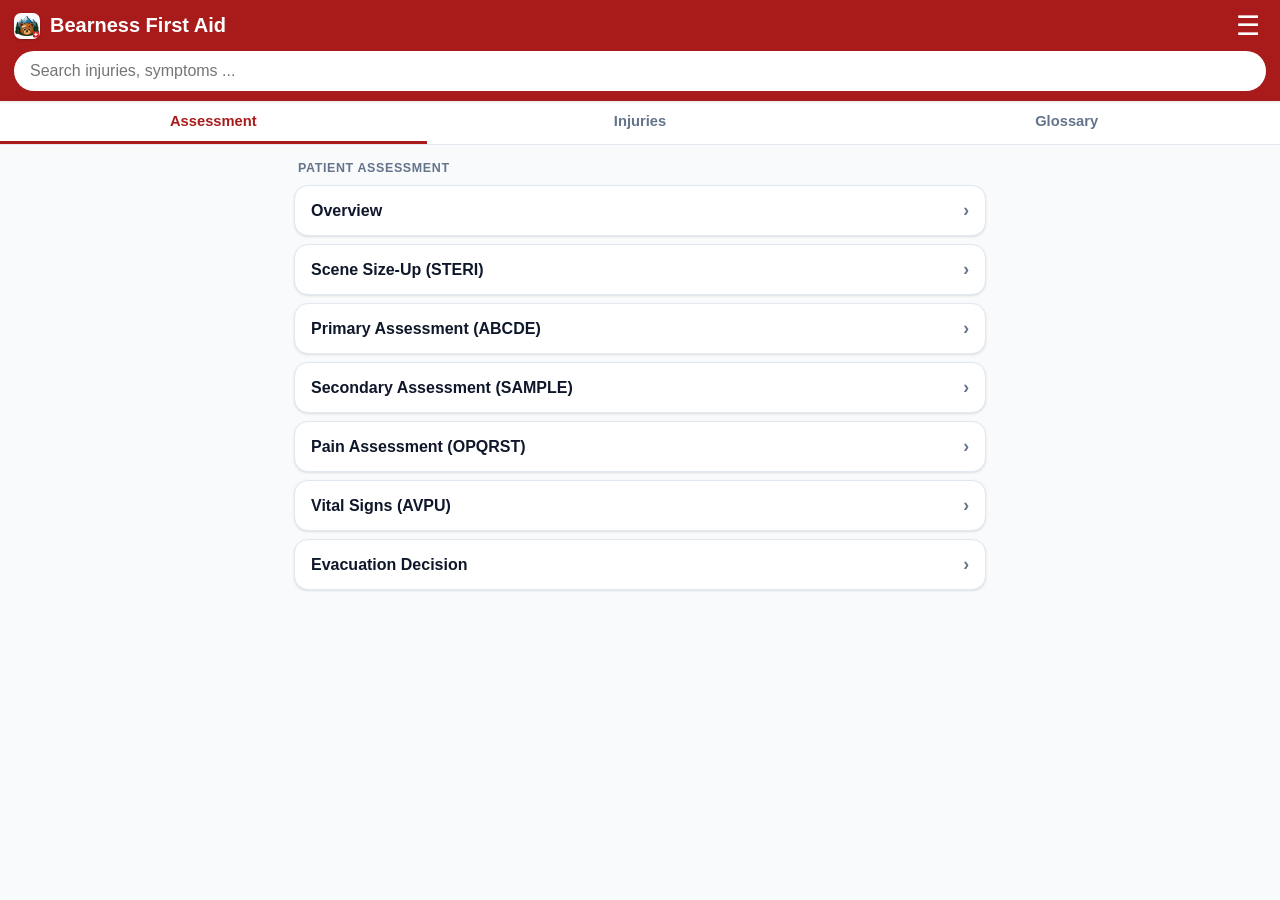
==== commit eeb5a6e0: "Rename app to Bearness First Aid and simplify the menu button - Rename to 'Bearness First Aid' acros" ====
--- a/app/index.html
+++ b/app/index.html
@@ -7,8 +7,8 @@
   <meta name="theme-color" content="#a91b1b" />
   <meta name="apple-mobile-web-app-capable" content="yes" />
   <meta name="apple-mobile-web-app-status-bar-style" content="black-translucent" />
-  <meta name="apple-mobile-web-app-title" content="WFA" />
-  <title>Wilderness First Aid</title>
+  <meta name="apple-mobile-web-app-title" content="Bearness" />
+  <title>Bearness First Aid</title>
   <link rel="manifest" href="../manifest.webmanifest" />
   <link rel="icon" href="icons/icon-192.png" type="image/png" />
   <link rel="apple-touch-icon" href="icons/apple-touch-icon.png" />
@@ -20,10 +20,10 @@
     <div class="header-row">
       <a class="brand" href="../index.html" title="About this app">
         <img class="brand-icon" src="icons/icon-192.png" alt="" />
-        <h1 id="app-title">Wilderness First Aid</h1>
+        <h1 id="app-title">Bearness First Aid</h1>
       </a>
       <div class="header-actions">
-        <button id="menu-toggle" class="icon-btn menu-btn" aria-haspopup="true" aria-expanded="false" aria-label="Menu"
+        <button id="menu-toggle" class="menu-btn" aria-haspopup="true" aria-expanded="false" aria-label="Menu"
           title="Menu">☰</button>
         <div id="menu" class="menu" role="menu" hidden>
           <a class="menu-item" role="menuitem" href="../index.html">About / Home</a>
--- a/app/styles.css
+++ b/app/styles.css
@@ -77,9 +77,13 @@
 }
 
 .menu-btn {
-  font-size: 1.15rem;
+  background: none;
+  border: none;
+  color: #fff;
+  font-size: 1.7rem;
   line-height: 1;
-  padding: 6px 12px;
+  padding: 2px 6px;
+  cursor: pointer;
 }
 
 .menu {
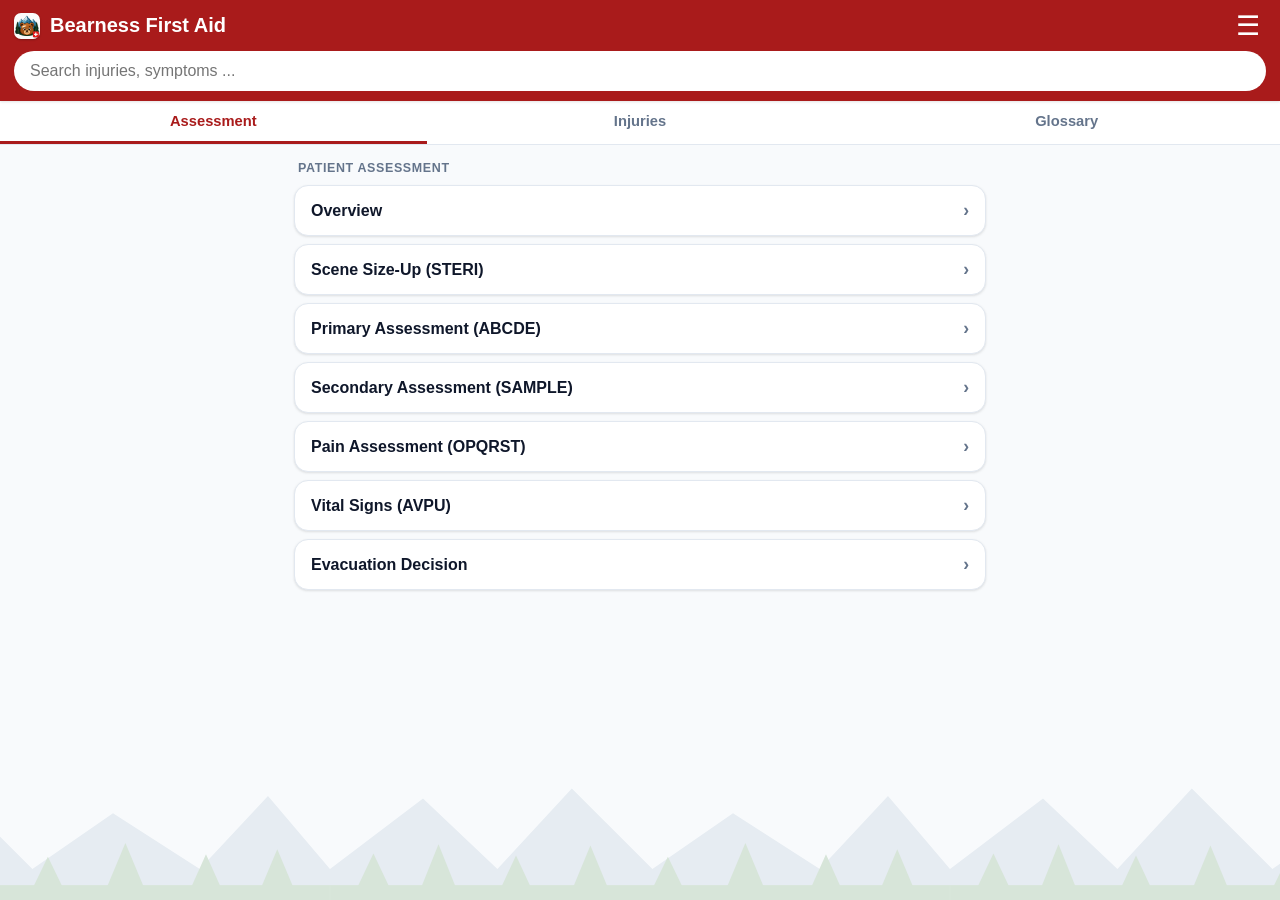
==== commit 12f63956: "Add recent searches and fix search result navigation - Fix: tapping a search result now opens the en" ====
--- a/app/index.html
+++ b/app/index.html
@@ -37,6 +37,7 @@
       <input id="search-input" type="search" inputmode="search" placeholder="Search injuries, symptoms ..."
         autocomplete="off" />
       <button id="search-clear" class="clear-btn" aria-label="Clear search" hidden>&times;</button>
+      <div id="recent" class="recent" hidden></div>
     </div>
   </header>
 
--- a/app/styles.css
+++ b/app/styles.css
@@ -23,14 +23,23 @@
 body {
   margin: 0;
   padding: 0;
-  background: var(--bg);
   color: var(--text);
   font-family: -apple-system, BlinkMacSystemFont, "Segoe UI", Roboto, Helvetica, Arial, sans-serif;
   font-size: 16px;
   line-height: 1.45;
 }
 
+html {
+  background-color: var(--bg);
+  background-image: url("bg-landscape.svg");
+  background-repeat: repeat-x;
+  background-position: center bottom;
+  background-attachment: fixed;
+  background-size: 620px auto;
+}
+
 body {
+  background: transparent;
   padding-bottom: env(safe-area-inset-bottom);
 }
 
@@ -170,6 +179,13 @@
   outline: 2px solid var(--teal-light);
 }
 
+#search-input::-webkit-search-cancel-button,
+#search-input::-webkit-search-decoration {
+  -webkit-appearance: none;
+  appearance: none;
+  display: none;
+}
+
 .clear-btn {
   position: absolute;
   right: 6px;
@@ -184,6 +200,81 @@
   font-size: 1.1rem;
   line-height: 1;
   cursor: pointer;
+}
+
+.recent {
+  position: absolute;
+  top: calc(100% + 8px);
+  left: 0;
+  right: 0;
+  background: #fff;
+  border: 1px solid var(--border);
+  border-radius: 12px;
+  box-shadow: 0 10px 28px rgba(0, 0, 0, 0.18);
+  padding: 6px;
+  z-index: 30;
+  max-height: 60vh;
+  overflow-y: auto;
+}
+.recent[hidden] {
+  display: none;
+}
+.recent-head {
+  display: flex;
+  align-items: center;
+  justify-content: space-between;
+  padding: 6px 10px 8px;
+  font-size: 0.72rem;
+  text-transform: uppercase;
+  letter-spacing: 0.04em;
+  color: var(--muted);
+  font-weight: 700;
+}
+.recent-clear {
+  background: none;
+  border: none;
+  color: var(--teal);
+  font-weight: 700;
+  font-size: 0.78rem;
+  text-transform: none;
+  letter-spacing: 0;
+  cursor: pointer;
+}
+.recent-item {
+  display: flex;
+  align-items: center;
+}
+.recent-term {
+  flex: 1;
+  min-width: 0;
+  text-align: left;
+  background: none;
+  border: none;
+  padding: 10px;
+  font-size: 0.95rem;
+  color: var(--text);
+  border-radius: 8px;
+  cursor: pointer;
+  white-space: nowrap;
+  overflow: hidden;
+  text-overflow: ellipsis;
+}
+.recent-term:hover {
+  background: #f1f5f9;
+}
+.recent-del {
+  flex: none;
+  background: none;
+  border: none;
+  color: var(--muted);
+  font-size: 1.15rem;
+  line-height: 1;
+  padding: 6px 10px;
+  border-radius: 8px;
+  cursor: pointer;
+}
+.recent-del:hover {
+  color: var(--danger);
 }
 
 /* Tabs */
